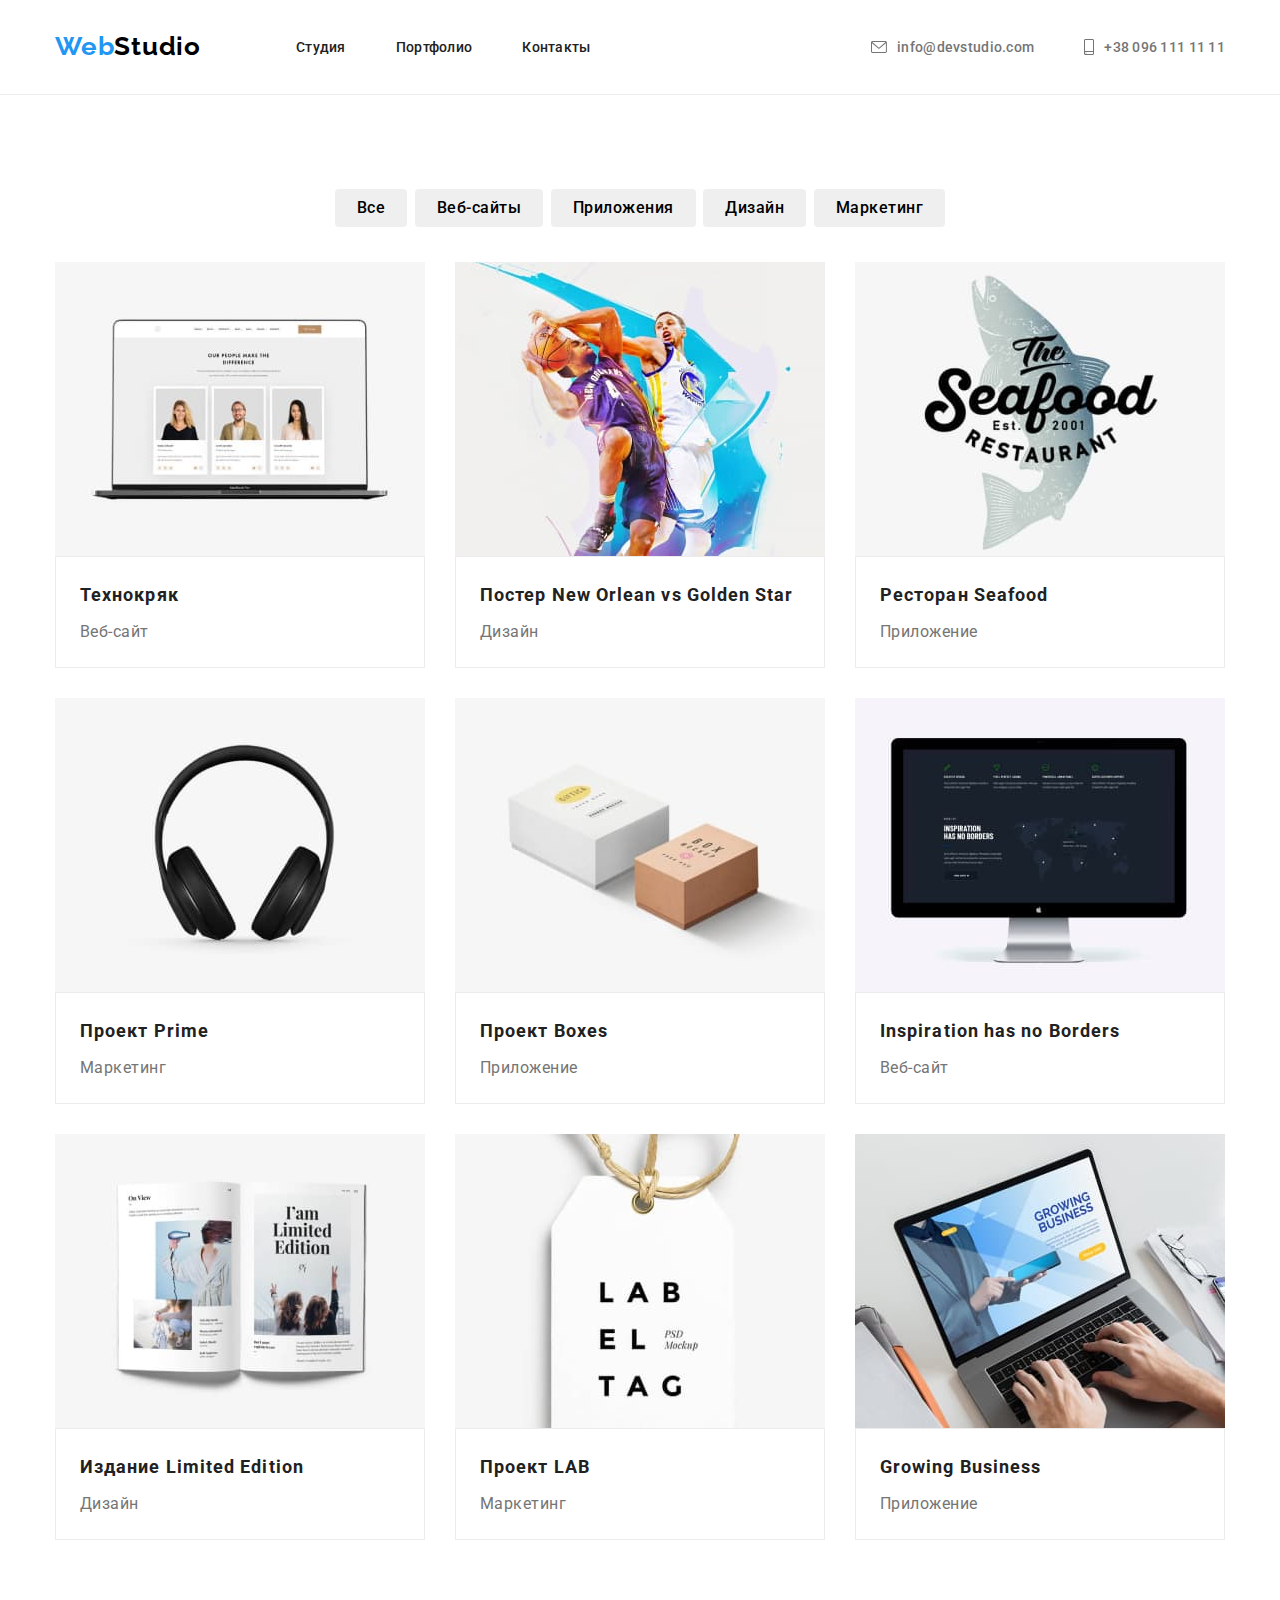
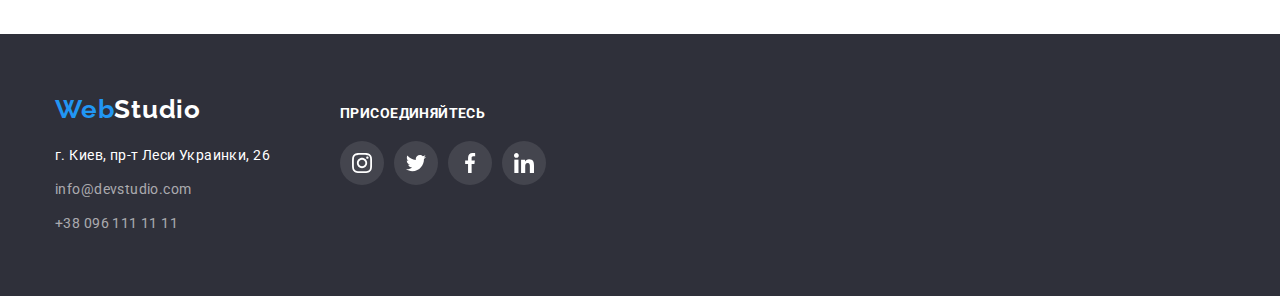
==== portfolio.html @ 06b15e0c "cloned repositiry" ====
<!DOCTYPE html>
<html lang="ru">
  <head>
    <link
      rel="stylesheet"
      href="https://cdnjs.cloudflare.com/ajax/libs/modern-normalize/1.1.0/modern-normalize.css"
    />
    <meta charset="UTF-8" />
    <meta http-equiv="X-UA-Compatible" content="IE=edge" />
    <meta name="viewport" content="width=device-width, initial-scale=1.0" />
    <title>Document</title>
    <link rel="preconnect" href="https://fonts.googleapis.com" />
    <link rel="preconnect" href="https://fonts.gstatic.com" crossorigin />
    <link
      href="https://fonts.googleapis.com/css2?family=Raleway:wght@700&family=Roboto:wght@400;500;700;900&display=swap"
      rel="stylesheet"
    />
    <link rel="stylesheet" href="./ccs/styles.css" />
  </head>
  <body>
    <!-- HEADER -->
    <header class="header">
      <div class="container header-container">
        <nav class="main-navigation">
          <a class="logo-link-header link" href="/"
            >Web<span class="logo-part">Studio</span></a
          >
          <ul class="menu list">
            <li class="menu-item">
              <a class="menu-link link" href="">Студия</a>
            </li>
            <li class="menu-item">
              <a class="menu-link link" href="./portfolio.html">Портфолио</a>
            </li>
            <li class="menu-item">
              <a class="menu-link link" href="">Контакты</a>
            </li>
          </ul>
        </nav>
        <ul class="header-contacts list">
          </li>
          <li class="header-contact-item">
            <a class="mail-link link" href="mailto:info@devstudio.com"> 
              <svg class="contact-icon" width="16px" height="12px">
                <use href="./images/sprite.svg#icon-envelope"></use>
              </svg>
            info@devstudio.com</a
            >
          </li>
          <li class="header-contact-item">
            <a class="tel-link link" href="tel:+380961111111">
              <svg class="contact-icon" width="10px" height="16px">
                <use href="./images/sprite.svg#icon-smartphone"></use>
              </svg>
              +38 096 111 11 11</a
            >
          </li>
        </ul>
      </div>
    </header>
    <main>
      <!-- PROJECTS -->
      <section class="site-navigation section">
        <div class="container">
          <h1 hidden>About site</h1>
          <ul class="navi-list list">
            <li class="navi-list-item">
              <button class="portfolio-btn" type="button">Все</button>
            </li>
            <li class="navi-list-item">
              <button class="portfolio-btn" type="button">Веб-сайты</button>
            </li>
            <li class="navi-list-item">
              <button class="portfolio-btn" type="button">Приложения</button>
            </li>
            <li class="navi-list-item">
              <button class="portfolio-btn" type="button">Дизайн</button>
            </li>
            <li class="navi-list-item">
              <button class="portfolio-btn" type="button">Маркетинг</button>
            </li>
          </ul>
          <ul class="projects-list list">
            <li class="projects-item">
              <a class="projects-list-link link" href=""
                ><img class="projects-icon" src="./images/portfolio/macbook.jpg"
                alt="macbook" width: 370px; height: 294px; />
                <div class="projects-info">
                  <h2 class="projects-title">Технокряк</h2>
                  <p class="projects-text">Веб-сайт</p>
                </div></a
              >
            </li>
            <li class="projects-item">
              <a class="projects-list-link link" href=""
                ><img class="projects-icon"
                src="./images/portfolio/basketball.jpg" alt="basketball" width:
                370px; height: 294px; />
                <div class="projects-info">
                  <h2 class="projects-title">
                    Постер <span lang="en">New Orlean vs Golden Star</span>
                  </h2>
                  <p class="projects-text">Дизайн</p>
                </div></a
              >
            </li>
            <li class="projects-item">
              <a class="projects-list-link link" href=""
                ><img class="projects-icon"
                src="./images/portfolio/restaurant.jpg" alt="restaurant" width:
                370px; height: 294px; />
                <div class="projects-info">
                  <h2 class="projects-title">
                    Ресторан <span lang="en">Seafood</span>
                  </h2>
                  <p class="projects-text">Приложение</p>
                </div></a
              >
            </li>
            <li class="projects-item">
              <a class="projects-list-link link" href=""
                ><img class="projects-icon"
                src="./images/portfolio/headphones.jpg" alt="headphones" width:
                370px; height: 294px; />
                <div class="projects-info">
                  <h2 class="projects-title">
                    Проект <span lang="en">Prime</span>
                  </h2>
                  <p class="projects-text">Маркетинг</p>
                </div></a
              >
            </li>
            <li class="projects-item">
              <a class="projects-list-link link" href=""
                ><img class="projects-icon" src="./images/portfolio/boxes.jpg"
                alt="boxes" width: 370px; height: 294px; />
                <div class="projects-info">
                  <h2 class="projects-title">
                    Проект <span lang="en">Boxes</span>
                  </h2>
                  <p class="projects-text">Приложение</p>
                </div></a
              >
            </li>
            <li class="projects-item">
              <a class="projects-list-link link" href=""
                ><img class="projects-icon" src="./images/portfolio/monitor.jpg"
                alt="monitor" width: 370px; height: 294px; />
                <div class="projects-info">
                  <h2 class="projects-title" lang="en">
                    Inspiration has no Borders
                  </h2>
                  <p class="projects-text">Веб-сайт</p>
                </div></a
              >
            </li>
            <li class="projects-item">
              <a class="projects-list-link link" href=""
                ><img class="projects-icon" src="./images/portfolio/book.jpg"
                alt="book" width: 370px; height: 294px; />
                <div class="projects-info">
                  <h2 class="projects-title">
                    Издание <span lang="en">Limited Edition</span>
                  </h2>
                  <p class="projects-text">Дизайн</p>
                </div></a
              >
            </li>
            <li class="projects-item">
              <a class="projects-list-link link" href=""
                ><img class="projects-icon" src="./images/portfolio/label.jpg"
                alt="label" width: 370px; height: 294px; />
                <div class="projects-info">
                  <h2 class="projects-title">
                    Проект <span lang="en">LAB</span>
                  </h2>
                  <p class="projects-text">Маркетинг</p>
                </div></a
              >
            </li>
            <li class="projects-item">
              <a class="projects-list-link link" href=""
                ><img class="projects-icon" src="./images/portfolio/laptop.jpg"
                alt="laptop" width: 370px; height: 294px; />
                <div class="projects-info">
                  <h2 class="projects-title" lang="en">Growing Business</h2>
                  <p class="projects-text">Приложение</p>
                </div></a
              >
            </li>
          </ul>
        </div>
      </section>
    </main>
    <!-- FOOTER -->
    <footer class="footer footer-container">
      <div class="container flex">
        <div class="footer-left-part">
          <a class="logo-link link" href="/"
          >Web<span class="logo-part-footer">Studio</span></a
        >
        <ul class="contacts-list list">
          <li class="contacts-list-item">
            <address>
              <a
                class="contact-link-address link"
                href="https://goo.gl/maps/ZMhr3b1z7a1dPWrQ9"
                target="_blank"
                rel="noopener noreferrer"
                >г. Киев, пр-т Леси Украинки, 26</a
              >
            </address>
          </li>
          <li class="contacts-list-item">
            <address>
              <a class="contact-link link" href="mailto:info@devstudio.com"
                >info@devstudio.com</a
              >
            </address>
          </li>
          <li class="contacts-list-item">
            <address>
              <a class="contact-link link" href="tel:+380961111111"
                >+38 096 111 11 11</a
              >
            </address></div>
        <div class="footer-right-part">
           <h3 class="footer-right-part-title">присоединяйтесь</h3>
           <ul class="footer-social-list list">
                  <li class="footer-social-list-item">
                    <a href="" class="footer-social-list-link">
                      <svg class="footer-social-list-icon" width="20px" height="20px">
                        <use href="./images/sprite.svg#icon-instagram"></use>
                      </svg>
                    </a>
                  </li>
                  <li class="footer-social-list-item">
                    <a href="" class="footer-social-list-link">
                      <svg class="footer-social-list-icon" width="20px" height="20px">
                        <use href="./images/sprite.svg#icon-twitter"></use>
                      </svg>
                    </a>
                  </li>
                  <li class="footer-social-list-item">
                    <a href="" class="footer-social-list-link">
                      <svg class="footer-social-list-icon" width="20px" height="20px">
                        <use href="./images/sprite.svg#icon-facebook"></use>
                      </svg>
                    </a>
                  </li>
                  <li class="footer-social-list-item">
                    <a href="" class="footer-social-list-link">
                      <svg class="footer-social-list-icon" width="20px" height="20px">
                        <use href="./images/sprite.svg#icon-linkedin"></use>
                      </svg>
                    </a>
                  </li>
                </ul>
        </div>
          </li>
        </ul>
      </div>
    </footer>
  </body>
</html>
---- ccs/styles.css ----
:root {
  --accent-color: #2196f3;
}
h1,
h2,
h3,
h4,
h5,
h6,
p {
  margin-top: 0;
  margin-bottom: 0;
}
ul {
  margin-top: 0;
  margin-bottom: 0;
  padding-left: 0;
}
img {
  display: block;
}
.list {
  list-style: none;
}
.link {
  text-decoration: none;
  color: inherit;
}
body {
  font-family: "Roboto", sans-serif;
  color: #212121;
}
.container {
  width: 1200px;
  margin: 0 auto;
  padding-left: 15px;
  padding-right: 15px;
}
.section {
  padding-top: 94px;
  padding-bottom: 94px;
}
/* ======= HEADER ======= */
.header {
  padding-top: 32px;
  padding-bottom: 32px;
  border-bottom: 1px solid #ececec;
}
.header-container {
  display: flex;
  align-items: center;
}
.main-navigation {
  display: flex;
  align-items: center;
}
.menu {
  display: flex;
  align-items: center;
}
.menu-item:not(:last-child) {
  margin-right: 50px;
}
.header-contacts {
  margin-left: auto;
  display: flex;
  align-items: center;
}
.header-contact-item:not(:last-child) {
  margin-right: 50px;
}
.logo-part {
  font-family: "Raleway", sans-serif;
  font-weight: 700;
  font-size: 26px;
  line-height: 1, 19;
  letter-spacing: 0.03em;
  color: black;
}
.logo-link-header {
  margin-right: 95px;
  font-family: "Raleway", sans-serif;
  font-weight: 700;
  font-size: 26px;
  line-height: 1, 19;
  letter-spacing: 0.03em;
  color: #2196f3;
}
.menu-link {
  font-family: "Roboto", sans-serif;
  font-weight: 500;
  font-size: 14px;
  line-height: 0.87;
  letter-spacing: 0.02em;
  color: #212121;
}
.menu-link:hover,
.menu-link:focus {
  color: var(--accent-color);
}
.contact-icon {
  fill: currentColor;
  margin-right: 10px;
}
.mail-link {
  display: flex;
  align-items: center;
  font-weight: 500;
  font-size: 14px;
  line-height: 0.87;
  letter-spacing: 0.02em;
  color: #757575;
}
.mail-link:hover,
.mail-link:focus {
  color: var(--accent-color);
}
.tel-link {
  display: flex;
  align-items: center;
  font-weight: 500;
  font-size: 14px;
  line-height: 0.87;
  letter-spacing: 0.02em;
  color: #757575;
}
.tel-link:hover,
.tel-link:focus {
  color: var(--accent-color);
}
/* ======= END HEADER ======== */

/* ======= HERO ======= */
.hero-container {
  background-image: linear-gradient(
      rgba(47, 48, 58, 0.4),
      rgba(47, 48, 58, 0.4)
    ),
    url("../images/hero/bg.jpg");
  background-size: cover;
  padding-top: 200px;
  padding-bottom: 200px;
  text-align: center;
  background-color: #2f303a;
  height: 600px;
}
.hero-title {
  margin-bottom: 30px;
  font-family: "Roboto", sans-serif;
  font-weight: 900;
  font-size: 44px;
  line-height: 1.36;
  text-align: center;
  letter-spacing: 0.06em;
  text-transform: uppercase;
  color: #ffffff;
}
.modal-btn {
  margin: 0 auto;
  padding: 10px 32px;
  border: none;
  box-shadow: 0px 4px 4px rgba(0, 0, 0, 0.15);
  border-radius: 4px;
  font-weight: 700;
  font-size: 16px;
  line-height: 1.87;
  cursor: pointer;
  display: flex;
  align-items: center;
  text-align: center;
  letter-spacing: 0.06em;
  background-color: var(--accent-color);
  color: #ffffff;
}
.modal-btn:hover,
.modal-btn:focus {
  background-color: var(--accent-color);
}
/* ======= HERO END ======= */

/* ======= ADVANTAGES ======= */
.advant-cards-icon {
  margin-bottom: 30px;
  padding: 25px 100px;
  background-color: #f5f4fa;
  border-radius: 4px;
}
.advant-title {
  margin-bottom: 10px;
  font-weight: 700;
  font-size: 14px;
  line-height: 1.14;
  letter-spacing: 0.03em;
  text-transform: uppercase;
}
.advant-list {
  display: flex;
  justify-content: space-between;
}
.advant-list-item {
  width: 270px;
}
.advant-list-item:not(:last-child) {
  margin-right: 30px;
}
.advant-text {
  font-size: 14px;
  line-height: 1.71;
  letter-spacing: 0.03em;
  color: #757575;
}
/* ======= ADVANTAGES END ======= */
/* ======= OCCUPATION ======= */
.occup-title {
  margin-bottom: 50px;
  font-weight: 700;
  font-size: 36px;
  line-height: 1.16;
  text-align: center;
  letter-spacing: 0.03em;
}
.occup-list {
  display: flex;
  margin-right: -30px;
}
.occup-list-item {
  flex-basis: calc ((100% - 90px / 3));
  margin-right: 30px;
}
/* ======= OCCUPATION END ======= */
/* ======= TEAM ======= */
.team-container {
  background-color: #f5f4fa;
}
.main-team-title {
  margin-bottom: 50px;
  font-weight: 700;
  font-size: 36px;
  line-height: 1.16;
  text-align: center;
  letter-spacing: 0.03em;
}
.team-list {
  display: flex;
  margin-right: -30px;
}
.team-list-item {
  flex-basis: calc((100% - 120px / 4));
  margin-right: 30px;
}
.secondary-team-title {
  margin-bottom: 10px;
  font-weight: 500;
  font-size: 16px;
  line-height: 1.18;
  text-align: center;
  letter-spacing: 0.03em;
}
.team-profession {
  font-size: 16px;
  line-height: 1.18;
  text-align: center;
  letter-spacing: 0.03em;
  color: #757575;
  margin-bottom: 16px;
}
.team-card {
  background: #ffffff;
  box-shadow: 0px 1px 3px rgba(0, 0, 0, 0.12), 0px 1px 1px rgba(0, 0, 0, 0.14),
    0px 2px 1px rgba(0, 0, 0, 0.2);
  border-radius: 0px 0px 4px 4px;
  padding-top: 30px;
  padding-bottom: 30px;
  padding-left: 32px;
  padding-right: 32px;
}
.social-list {
  display: flex;
  justify-content: space-between;
}
.social-list-icon {
  fill: currentColor;
}
.social-list-link {
  display: flex;
  align-items: center;
  justify-content: center;
  width: 44px;
  height: 44px;
  border-radius: 50%;
  background-color: #ffffff;
  color: #afb1b8;
}
.social-list-link:hover,
.social-list-link:focus {
  color: #ffffff;
  background-color: var(--accent-color);
}
/* ======= TEAM END ======= */
/* ======= CLIENTS ======= */
.clients-title {
  font-weight: 700;
  font-size: 36px;
  line-height: 1.16;
  text-align: center;
  color: var(--secondary-color);
  margin-bottom: 50px;
}
.clients-list {
  display: flex;
  justify-content: space-between;
}
.clients-list-item {
  width: 170px;
  height: 92px;
}
.clients-list-link {
  display: flex;
  align-items: center;
  justify-content: center;
  border: 1px solid #afb1b8;
  border-radius: 4px;
  width: 100%;
  height: 100%;
  fill: #afb1b8;
}
.clients-list-link {
  color: currentColor;
}
.clients-list-link:hover,
.clients-list-link:focus {
  border-color: var(--accent-color);
  fill: var(--accent-color);
}
/* ======= CLIENTS END ======= */
/* ======= FOOTER ======= */
.footer {
  padding-top: 60px;
  padding-bottom: 60px;
}
.footer-container {
  background-color: #2f303a;
}
.logo-link {
  font-family: "Raleway", sans-serif;
  font-weight: 700;
  font-size: 26px;
  line-height: 1, 19;
  letter-spacing: 0.03em;
  color: #2196f3;
}
.logo-part-footer {
  font-family: "Raleway", sans-serif;
  font-weight: 700;
  font-size: 26px;
  line-height: 1.19;
  letter-spacing: 0.03em;
  color: #ffffff;
}
.contacts-list {
  margin-top: 20px;
}
.contacts-list-item:not(:last-child) {
  margin-bottom: 10px;
}
.contact-link-address {
  font-style: normal;
  font-size: 14px;
  line-height: 1.71;
  letter-spacing: 0.03em;
  color: #ffffff;
}
.contact-link {
  font-style: normal;
  font-size: 14px;
  line-height: 1.71;
  letter-spacing: 0.03em;
  color: rgba(255, 255, 255, 0.6);
}
.contact-link-address:hover,
.contact-link-address:focus {
  color: var(--accent-color);
}
.contact-link:hover,
.contact-link:focus {
  color: var(--accent-color);
}
.flex {
  display: flex;
  align-items: baseline;
}
.footer-left-part {
  margin-right: 70px;
}
.footer-right-part {
  width: 206px;
  height: 80px;
}
.footer-right-part-title {
  font-size: 14px;
  line-height: 1.14;
  letter-spacing: 0.03em;
  text-transform: uppercase;
  color: #ffffff;
  margin-bottom: 20px;
}
.footer-social-list {
  display: flex;
  justify-content: space-between;
  align-items: baseline;
}
.footer-social-list-icon {
  fill: currentColor;
}
.footer-social-list-link {
  display: flex;
  align-items: center;
  justify-content: center;
  width: 44px;
  height: 44px;
  border-radius: 50%;
  background-color: rgba(255, 255, 255, 0.1);
  color: #ffffff;
}
.footer-social-list-link:hover,
.footer-social-list-link:focus {
  background-color: var(--accent-color);
}
/* ======= FOOTER END ======= */
/* ======= PORTFOLIO PROJECTS ======= */
.navi-list {
  display: flex;
  justify-content: space-between;
  width: 610px;
  margin-left: 280px;
  margin-right: 280px;
  margin-bottom: 35px;
}
.portfolio-btn {
  padding: 6px 22px;
  border: none;
  border-radius: 4px;
  font-weight: 500;
  font-size: 16px;
  line-height: 1.62;
  text-align: center;
  letter-spacing: 0.03em;
  cursor: pointer;
}
.portfolio-btn:hover,
.portfolio-btn:focus {
  background-color: #2196f3;
  color: #fff;
  box-shadow: 0px 3px 1px rgba(0, 0, 0, 0.1), 0px 1px 2px rgba(0, 0, 0, 0.08),
    0px 2px 2px rgba(0, 0, 0, 0.12);
}
.projects-list {
  display: flex;
  flex-wrap: wrap;
  margin-right: -30px;
  margin-bottom: -30px;
}
.projects-list-link {
  display: block;
}
.projects-item {
  flex-basis: calc ((100% - 90px / 3));
  margin-right: 30px;
  margin-bottom: 30px;
}
.projects-item:focus,
.projects-item:hover {
  box-shadow: 0px 1px 1px rgba(0, 0, 0, 0.12), 0px 4px 4px rgba(0, 0, 0, 0.06),
    1px 4px 6px rgba(0, 0, 0, 0.16);
}
.projects-info {
  padding: 20px 24px;
  border: 1px solid #ececec;
}
.projects-title {
  margin-bottom: 4px;
  font-weight: 700;
  font-size: 18px;
  line-height: 2;
  letter-spacing: 0.06em;
}
.projects-text {
  font-size: 16px;
  line-height: 1.87;
  letter-spacing: 0.03em;
  color: #757575;
}
/* ======= PORTFOLIO PROJECTS END ======= */
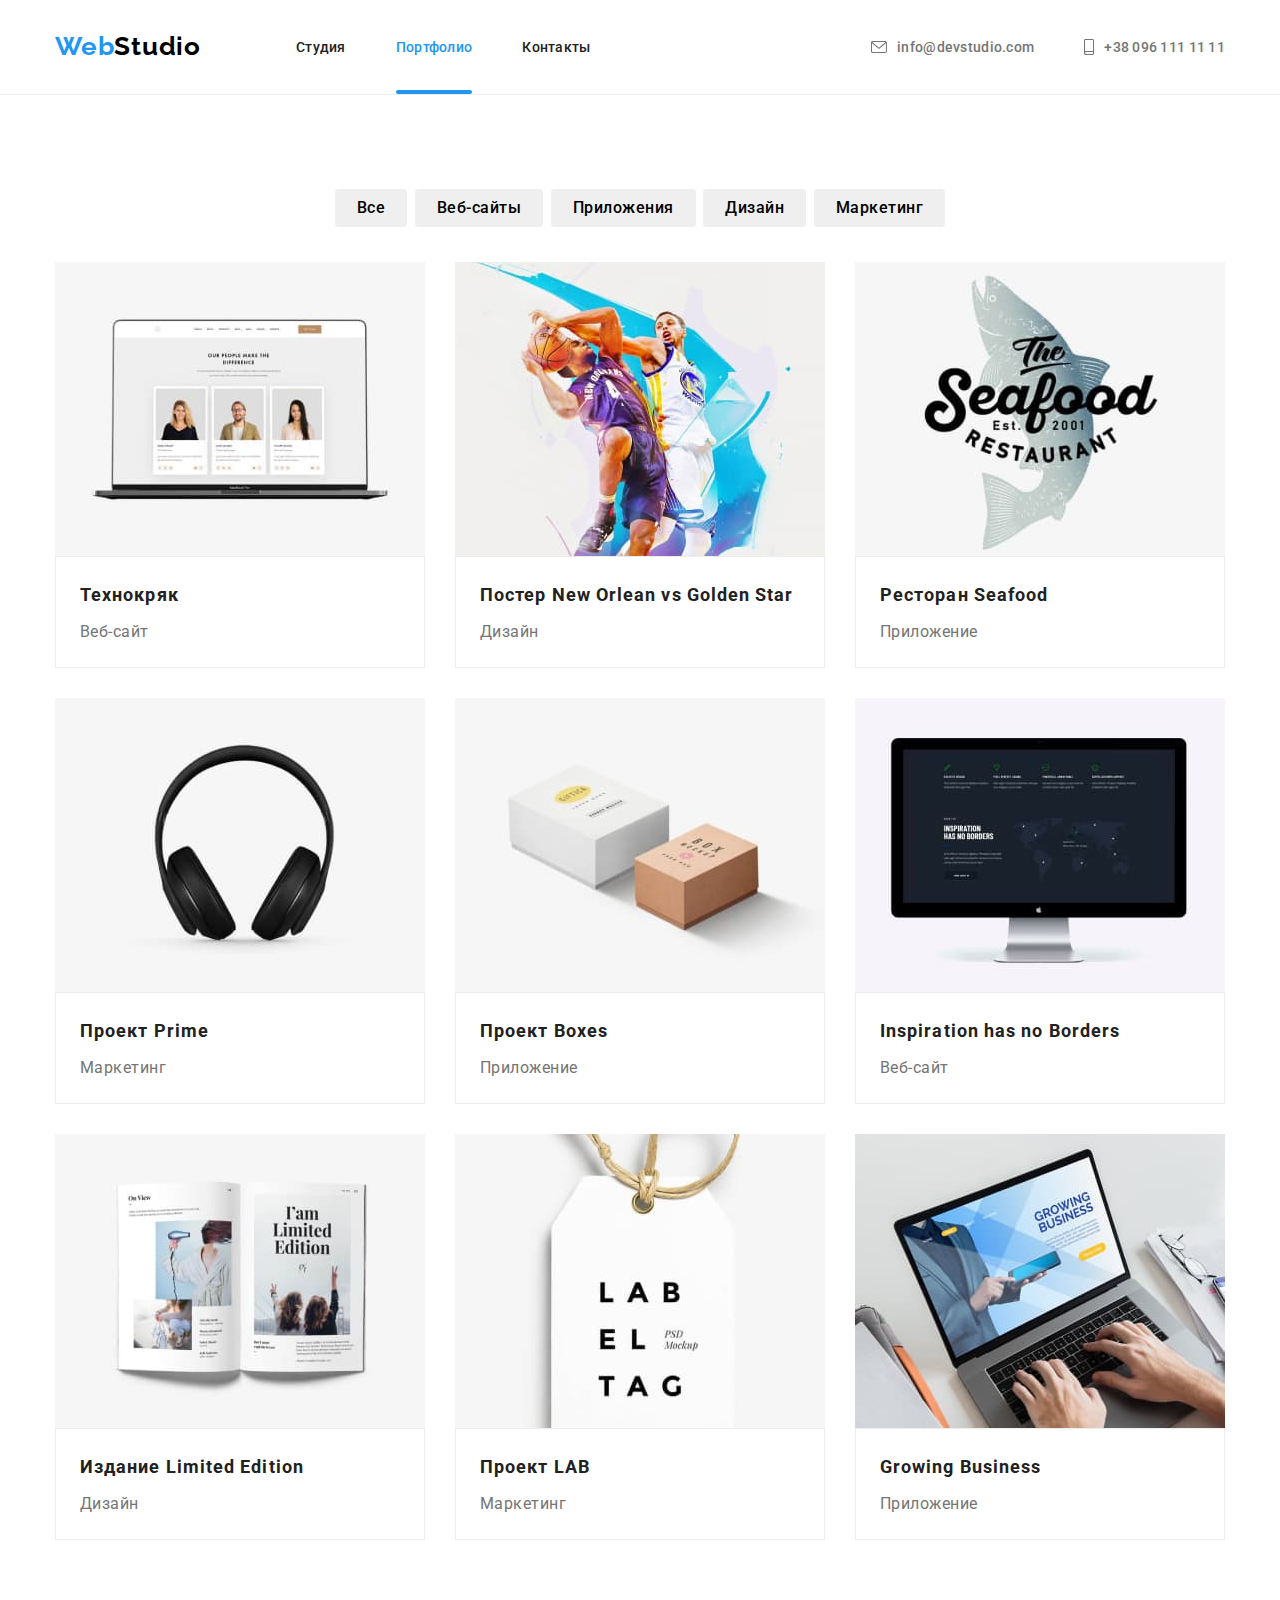
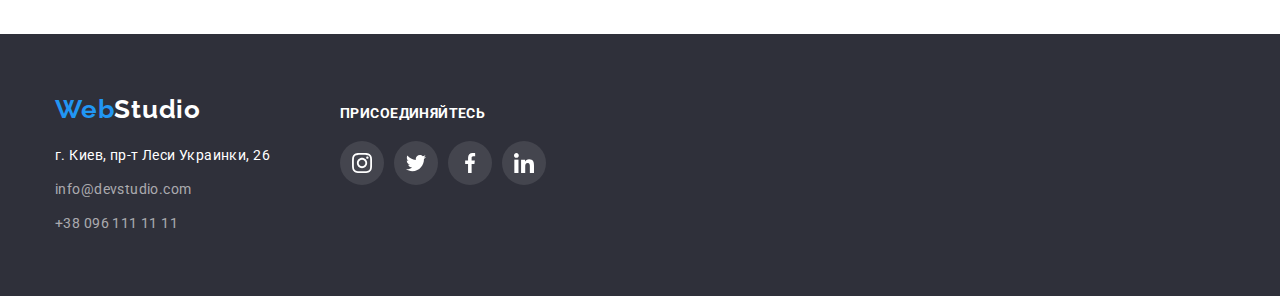
==== commit ada70931: "added animation" ====
--- a/portfolio.html
+++ b/portfolio.html
@@ -27,10 +27,10 @@
           >
           <ul class="menu list">
             <li class="menu-item">
-              <a class="menu-link link" href="">Студия</a>
+              <a class="menu-link link" href="/">Студия</a>
             </li>
             <li class="menu-item">
-              <a class="menu-link link" href="./portfolio.html">Портфолио</a>
+              <a class="menu-link link current" href="./portfolio.html">Портфолио</a>
             </li>
             <li class="menu-item">
               <a class="menu-link link" href="">Контакты</a>
@@ -82,20 +82,25 @@
           </ul>
           <ul class="projects-list list">
             <li class="projects-item">
-              <a class="projects-list-link link" href=""
-                ><img class="projects-icon" src="./images/portfolio/macbook.jpg"
+              <a class="projects-list-link link" href="">
+                <div class="projects-list-img-wrapper">
+                  <img class="projects-icon" src="./images/portfolio/macbook.jpg"
                 alt="macbook" width: 370px; height: 294px; />
-                <div class="projects-info">
-                  <h2 class="projects-title">Технокряк</h2>
-                  <p class="projects-text">Веб-сайт</p>
-                </div></a
-              >
-            </li>
-            <li class="projects-item">
-              <a class="projects-list-link link" href=""
-                ><img class="projects-icon"
+                <p class="overlay">Технокряк это современная площадка распространения коронавируса. Компании используют эту платформу для цифрового шпионажа и атак на защищённые сервера конкурентов.</p>
+                </div>
+              <div class="projects-info">
+                <h2 class="projects-title">Технокряк</h2>
+                <p class="projects-text">Веб-сайт</p>
+              </div>
+              </a>
+            </li>
+            <li class="projects-item">
+              <a class="projects-list-link link" href=""
+                >
+                <div class="projects-list-img-wrapper"><img class="projects-icon"
                 src="./images/portfolio/basketball.jpg" alt="basketball" width:
                 370px; height: 294px; />
+                <p class="overlay">Технокряк это современная площадка распространения коронавируса. Компании используют эту платформу для цифрового шпионажа и атак на защищённые сервера конкурентов.</p></div>
                 <div class="projects-info">
                   <h2 class="projects-title">
                     Постер <span lang="en">New Orlean vs Golden Star</span>
@@ -106,9 +111,11 @@
             </li>
             <li class="projects-item">
               <a class="projects-list-link link" href=""
-                ><img class="projects-icon"
+                ><div class="projects-list-img-wrapper"><img class="projects-icon"
                 src="./images/portfolio/restaurant.jpg" alt="restaurant" width:
                 370px; height: 294px; />
+                <p class="overlay">Технокряк это современная площадка распространения коронавируса. Компании используют эту платформу для цифрового шпионажа и атак на защищённые сервера конкурентов.</p></div>
+                
                 <div class="projects-info">
                   <h2 class="projects-title">
                     Ресторан <span lang="en">Seafood</span>
@@ -119,9 +126,11 @@
             </li>
             <li class="projects-item">
               <a class="projects-list-link link" href=""
-                ><img class="projects-icon"
+                ><div class="projects-list-img-wrapper"><img class="projects-icon"
                 src="./images/portfolio/headphones.jpg" alt="headphones" width:
                 370px; height: 294px; />
+                <p class="overlay">Технокряк это современная площадка распространения коронавируса. Компании используют эту платформу для цифрового шпионажа и атак на защищённые сервера конкурентов.</p></div>
+                
                 <div class="projects-info">
                   <h2 class="projects-title">
                     Проект <span lang="en">Prime</span>
@@ -132,8 +141,10 @@
             </li>
             <li class="projects-item">
               <a class="projects-list-link link" href=""
-                ><img class="projects-icon" src="./images/portfolio/boxes.jpg"
+                ><div class="projects-list-img-wrapper"><img class="projects-icon" src="./images/portfolio/boxes.jpg"
                 alt="boxes" width: 370px; height: 294px; />
+                <p class="overlay">Технокряк это современная площадка распространения коронавируса. Компании используют эту платформу для цифрового шпионажа и атак на защищённые сервера конкурентов.</p></div>
+                
                 <div class="projects-info">
                   <h2 class="projects-title">
                     Проект <span lang="en">Boxes</span>
@@ -144,8 +155,10 @@
             </li>
             <li class="projects-item">
               <a class="projects-list-link link" href=""
-                ><img class="projects-icon" src="./images/portfolio/monitor.jpg"
+                ><div class="projects-list-img-wrapper"><img class="projects-icon" src="./images/portfolio/monitor.jpg"
                 alt="monitor" width: 370px; height: 294px; />
+                <p class="overlay">Технокряк это современная площадка распространения коронавируса. Компании используют эту платформу для цифрового шпионажа и атак на защищённые сервера конкурентов.</p></div>
+                
                 <div class="projects-info">
                   <h2 class="projects-title" lang="en">
                     Inspiration has no Borders
@@ -156,8 +169,10 @@
             </li>
             <li class="projects-item">
               <a class="projects-list-link link" href=""
-                ><img class="projects-icon" src="./images/portfolio/book.jpg"
+                ><div class="projects-list-img-wrapper"><img class="projects-icon" src="./images/portfolio/book.jpg"
                 alt="book" width: 370px; height: 294px; />
+                <p class="overlay">Технокряк это современная площадка распространения коронавируса. Компании используют эту платформу для цифрового шпионажа и атак на защищённые сервера конкурентов.</p></div>
+                
                 <div class="projects-info">
                   <h2 class="projects-title">
                     Издание <span lang="en">Limited Edition</span>
@@ -168,8 +183,10 @@
             </li>
             <li class="projects-item">
               <a class="projects-list-link link" href=""
-                ><img class="projects-icon" src="./images/portfolio/label.jpg"
+                ><div class="projects-list-img-wrapper"><img class="projects-icon" src="./images/portfolio/label.jpg"
                 alt="label" width: 370px; height: 294px; />
+                <p class="overlay">Технокряк это современная площадка распространения коронавируса. Компании используют эту платформу для цифрового шпионажа и атак на защищённые сервера конкурентов.</p></div>
+                
                 <div class="projects-info">
                   <h2 class="projects-title">
                     Проект <span lang="en">LAB</span>
@@ -180,8 +197,10 @@
             </li>
             <li class="projects-item">
               <a class="projects-list-link link" href=""
-                ><img class="projects-icon" src="./images/portfolio/laptop.jpg"
+                ><div class="projects-list-img-wrapper"><img class="projects-icon" src="./images/portfolio/laptop.jpg"
                 alt="laptop" width: 370px; height: 294px; />
+                <p class="overlay">Технокряк это современная площадка распространения коронавируса. Компании используют эту платформу для цифрового шпионажа и атак на защищённые сервера конкурентов.</p></div>
+                
                 <div class="projects-info">
                   <h2 class="projects-title" lang="en">Growing Business</h2>
                   <p class="projects-text">Приложение</p>
--- a/ccs/styles.css
+++ b/ccs/styles.css
@@ -1,5 +1,6 @@
 :root {
   --accent-color: #2196f3;
+  --button-color: #188ce8;
 }
 h1,
 h2,
@@ -93,11 +94,26 @@
   line-height: 0.87;
   letter-spacing: 0.02em;
   color: #212121;
+  position: relative;
+  transition: color 250ms cubic-bezier(0.4, 0, 0.2, 1);
 }
 .menu-link:hover,
 .menu-link:focus {
   color: var(--accent-color);
 }
+.current {
+  color: var(--accent-color);
+}
+.current::after {
+  content: '';
+  position: absolute;
+  bottom: -39px;
+  left: 0;
+  width: 100%;
+  height: 4px;
+  background-color: var(--accent-color);
+  border-radius: 2px;
+}
 .contact-icon {
   fill: currentColor;
   margin-right: 10px;
@@ -110,6 +126,7 @@
   line-height: 0.87;
   letter-spacing: 0.02em;
   color: #757575;
+  transition: color 250ms cubic-bezier(0.4, 0, 0.2, 1)
 }
 .mail-link:hover,
 .mail-link:focus {
@@ -123,6 +140,7 @@
   line-height: 0.87;
   letter-spacing: 0.02em;
   color: #757575;
+  transition: color 250ms cubic-bezier(0.4, 0, 0.2, 1)
 }
 .tel-link:hover,
 .tel-link:focus {
@@ -171,10 +189,11 @@
   letter-spacing: 0.06em;
   background-color: var(--accent-color);
   color: #ffffff;
+  transition: background-color 250ms cubic-bezier(0.4, 0, 0.2, 1)
 }
 .modal-btn:hover,
 .modal-btn:focus {
-  background-color: var(--accent-color);
+  background-color: var(--button-color);
 }
 /* ======= HERO END ======= */
 
@@ -224,8 +243,25 @@
   margin-right: -30px;
 }
 .occup-list-item {
+  position: relative;
   flex-basis: calc ((100% - 90px / 3));
   margin-right: 30px;
+}
+.occup-list-wrapper {
+  position: absolute;
+  bottom: 0;
+  left: 0;
+  width: 100%;
+  background-color: rgba(47, 48, 58, 0.8);
+}
+.occup-list-wrapper-text {
+  color: #ffffff;
+  font-size: 14px;
+  line-height: 1.14;
+  text-align: center;
+  letter-spacing: 0.03em;
+  text-transform: uppercase;
+  padding: 27px 0;
 }
 /* ======= OCCUPATION END ======= */
 /* ======= TEAM ======= */
@@ -290,6 +326,7 @@
   border-radius: 50%;
   background-color: #ffffff;
   color: #afb1b8;
+  transition: background-color 250ms cubic-bezier(0.4, 0, 0.2, 1);
 }
 .social-list-link:hover,
 .social-list-link:focus {
@@ -369,6 +406,8 @@
   line-height: 1.71;
   letter-spacing: 0.03em;
   color: #ffffff;
+  transition: color 250ms cubic-bezier(0.4, 0, 0.2, 1);
+  
 }
 .contact-link {
   font-style: normal;
@@ -376,6 +415,7 @@
   line-height: 1.71;
   letter-spacing: 0.03em;
   color: rgba(255, 255, 255, 0.6);
+  transition: color 250ms cubic-bezier(0.4, 0, 0.2, 1);
 }
 .contact-link-address:hover,
 .contact-link-address:focus {
@@ -421,6 +461,7 @@
   border-radius: 50%;
   background-color: rgba(255, 255, 255, 0.1);
   color: #ffffff;
+  transition: background-color 250ms cubic-bezier(0.4, 0, 0.2, 1);
 }
 .footer-social-list-link:hover,
 .footer-social-list-link:focus {
@@ -446,6 +487,7 @@
   text-align: center;
   letter-spacing: 0.03em;
   cursor: pointer;
+  transition: background-color 250ms cubic-bezier(0.4, 0, 0.2, 1), color 250ms cubic-bezier(0.4, 0, 0.2, 1), box-shadow 250ms cubic-bezier(0.4, 0, 0.2, 1);
 }
 .portfolio-btn:hover,
 .portfolio-btn:focus {
@@ -463,16 +505,25 @@
 .projects-list-link {
   display: block;
 }
+.projects-list-img-wrapper {
+  position: relative;
+  overflow: hidden;
+}
 .projects-item {
   flex-basis: calc ((100% - 90px / 3));
   margin-right: 30px;
   margin-bottom: 30px;
+
 }
 .projects-item:focus,
 .projects-item:hover {
   box-shadow: 0px 1px 1px rgba(0, 0, 0, 0.12), 0px 4px 4px rgba(0, 0, 0, 0.06),
     1px 4px 6px rgba(0, 0, 0, 0.16);
 }
+.projects-list-link:focus .overlay,
+.projects-list-link:hover .overlay {
+  transform: translateY(0%);
+}
 .projects-info {
   padding: 20px 24px;
   border: 1px solid #ececec;
@@ -491,3 +542,54 @@
   color: #757575;
 }
 /* ======= PORTFOLIO PROJECTS END ======= */
+.backdrop {
+  position: fixed;
+  top: 0;
+  left: 0;
+  width: 100vw;
+  height: 100vh;
+  background-color: rgba(0, 0, 0, 0.2);
+  transition: opacity 250ms linear, visibility 250ms linear;
+}
+.modal {
+  position: absolute;
+  top: 50%;
+  left: 50%;
+  width: 528px;
+  height: 581px;
+  background-color: #ffffff;
+  transform: translate(-50%, -50%);
+}
+.close-btn {
+  position: absolute;
+  top: 8px;
+  right: 8px;
+  width: 30px;
+  height: 30px;
+  border-radius: 50%;
+  border: 1px solid rgba(0, 0, 0, 0.1);
+  background-color: transparent;
+  cursor: pointer;
+  padding: 0;
+}
+.is-hidden {
+  opacity: 0;
+  visibility: hidden;
+  pointer-events: none;
+} 
+.overlay {
+  position: absolute;
+  top: 0;
+  left: 0;
+  width: 100%;
+  height: 100%;
+  font-size: 18px;
+  line-height: 1.56;
+  letter-spacing: 0.03em;
+  background-color: rgba(33, 150, 243, 0.9);
+  color: #ffffff;
+  overflow: auto;
+  padding: 63px 24px;
+  transform: translateY(100%);
+  transition: transform 250ms cubic-bezier(0.4, 0, 0.2, 1);
+}